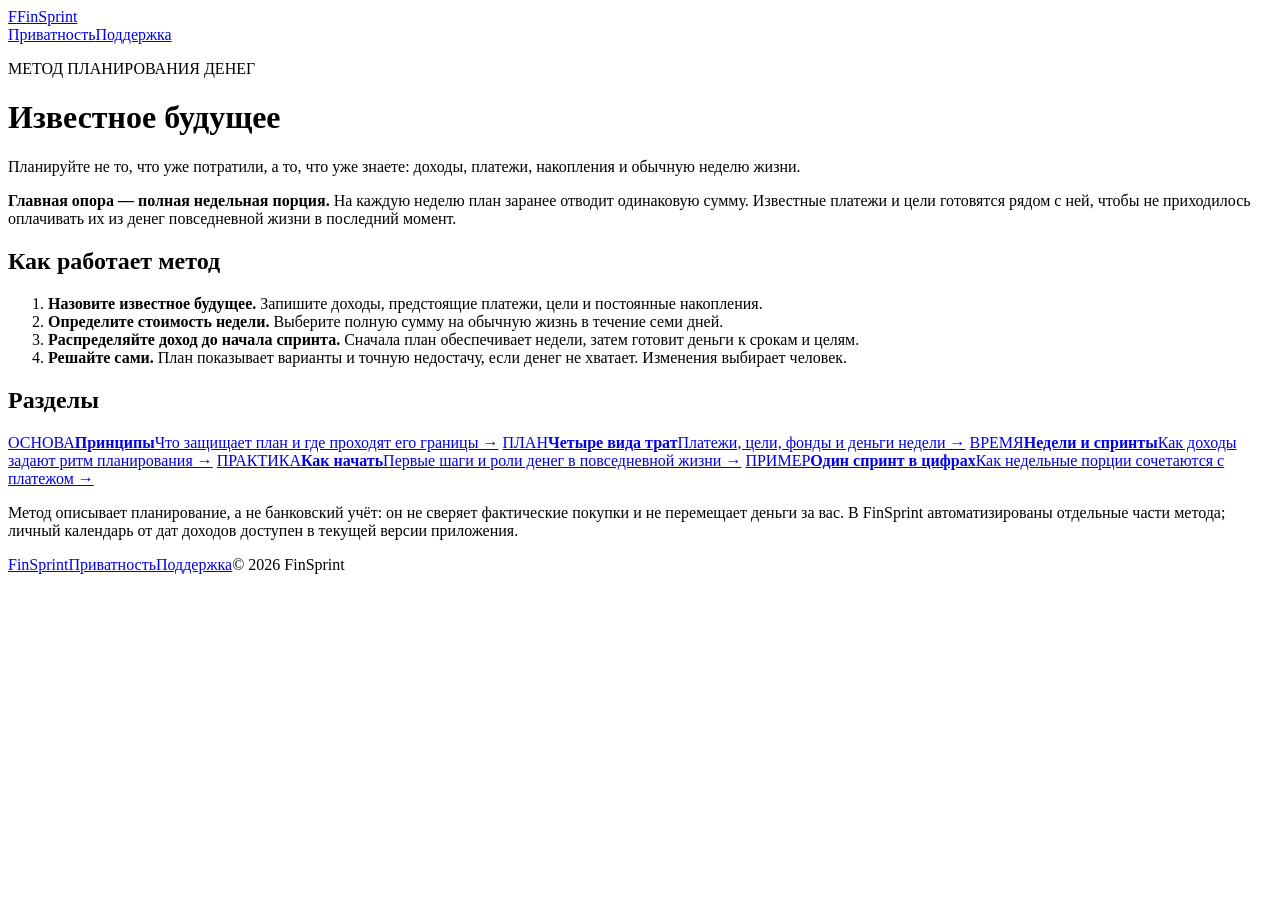
==== site/method/index.html @ f8d1e360 "Add reader guide to the budgeting method" ====
<!doctype html>
<html lang="ru">
  <head>
    <meta charset="utf-8">
    <meta name="viewport" content="width=device-width, initial-scale=1">
    <meta name="theme-color" content="#f5f3ee">
    <meta name="description" content="Метод «известное будущее»: заранее распределяйте доходы по известным тратам и планируйте деньги неделями.">
    <title>Метод «Известное будущее» — FinSprint</title>
    <link rel="stylesheet" href="/finsprint-support/styles.css">
  </head>
  <body>
    <main class="wrap article method-home">
      <nav class="site-nav" aria-label="Навигация">
        <a class="brand" href="/finsprint-support/"><span class="mark">F</span><span>FinSprint</span></a>
        <div><a href="/finsprint-support/privacy/">Приватность</a><a href="/finsprint-support/support/">Поддержка</a></div>
      </nav>
      <p class="eyebrow">МЕТОД ПЛАНИРОВАНИЯ ДЕНЕГ</p>
      <h1>Известное будущее</h1>
      <p class="lede">Планируйте не то, что уже потратили, а то, что уже знаете: доходы, платежи, накопления и обычную неделю жизни.</p>

      <section class="callout">
        <p><strong>Главная опора — полная недельная порция.</strong> На каждую неделю план заранее отводит одинаковую сумму. Известные платежи и цели готовятся рядом с ней, чтобы не приходилось оплачивать их из денег повседневной жизни в последний момент.</p>
      </section>

      <h2>Как работает метод</h2>
      <ol class="steps">
        <li><strong>Назовите известное будущее.</strong> Запишите доходы, предстоящие платежи, цели и постоянные накопления.</li>
        <li><strong>Определите стоимость недели.</strong> Выберите полную сумму на обычную жизнь в течение семи дней.</li>
        <li><strong>Распределяйте доход до начала спринта.</strong> Сначала план обеспечивает недели, затем готовит деньги к срокам и целям.</li>
        <li><strong>Решайте сами.</strong> План показывает варианты и точную недостачу, если денег не хватает. Изменения выбирает человек.</li>
      </ol>

      <h2>Разделы</h2>
      <nav class="cards method-cards" aria-label="Разделы метода">
        <a class="card" href="/finsprint-support/method/principles/"><span class="card-label">ОСНОВА</span><strong>Принципы</strong><span>Что защищает план и где проходят его границы →</span></a>
        <a class="card" href="/finsprint-support/method/plan/"><span class="card-label">ПЛАН</span><strong>Четыре вида трат</strong><span>Платежи, цели, фонды и деньги недели →</span></a>
        <a class="card" href="/finsprint-support/method/calendar/"><span class="card-label">ВРЕМЯ</span><strong>Недели и спринты</strong><span>Как доходы задают ритм планирования →</span></a>
        <a class="card" href="/finsprint-support/method/practice/"><span class="card-label">ПРАКТИКА</span><strong>Как начать</strong><span>Первые шаги и роли денег в повседневной жизни →</span></a>
        <a class="card" href="/finsprint-support/method/example/"><span class="card-label">ПРИМЕР</span><strong>Один спринт в цифрах</strong><span>Как недельные порции сочетаются с платежом →</span></a>
      </nav>

      <p class="note method-note">Метод описывает планирование, а не банковский учёт: он не сверяет фактические покупки и не перемещает деньги за вас. В FinSprint автоматизированы отдельные части метода; личный календарь от дат доходов доступен в текущей версии приложения.</p>
      <footer class="footer-nav"><a href="/finsprint-support/">FinSprint</a><a href="/finsprint-support/privacy/">Приватность</a><a href="/finsprint-support/support/">Поддержка</a><span>© 2026 FinSprint</span></footer>
    </main>
  </body>
</html>
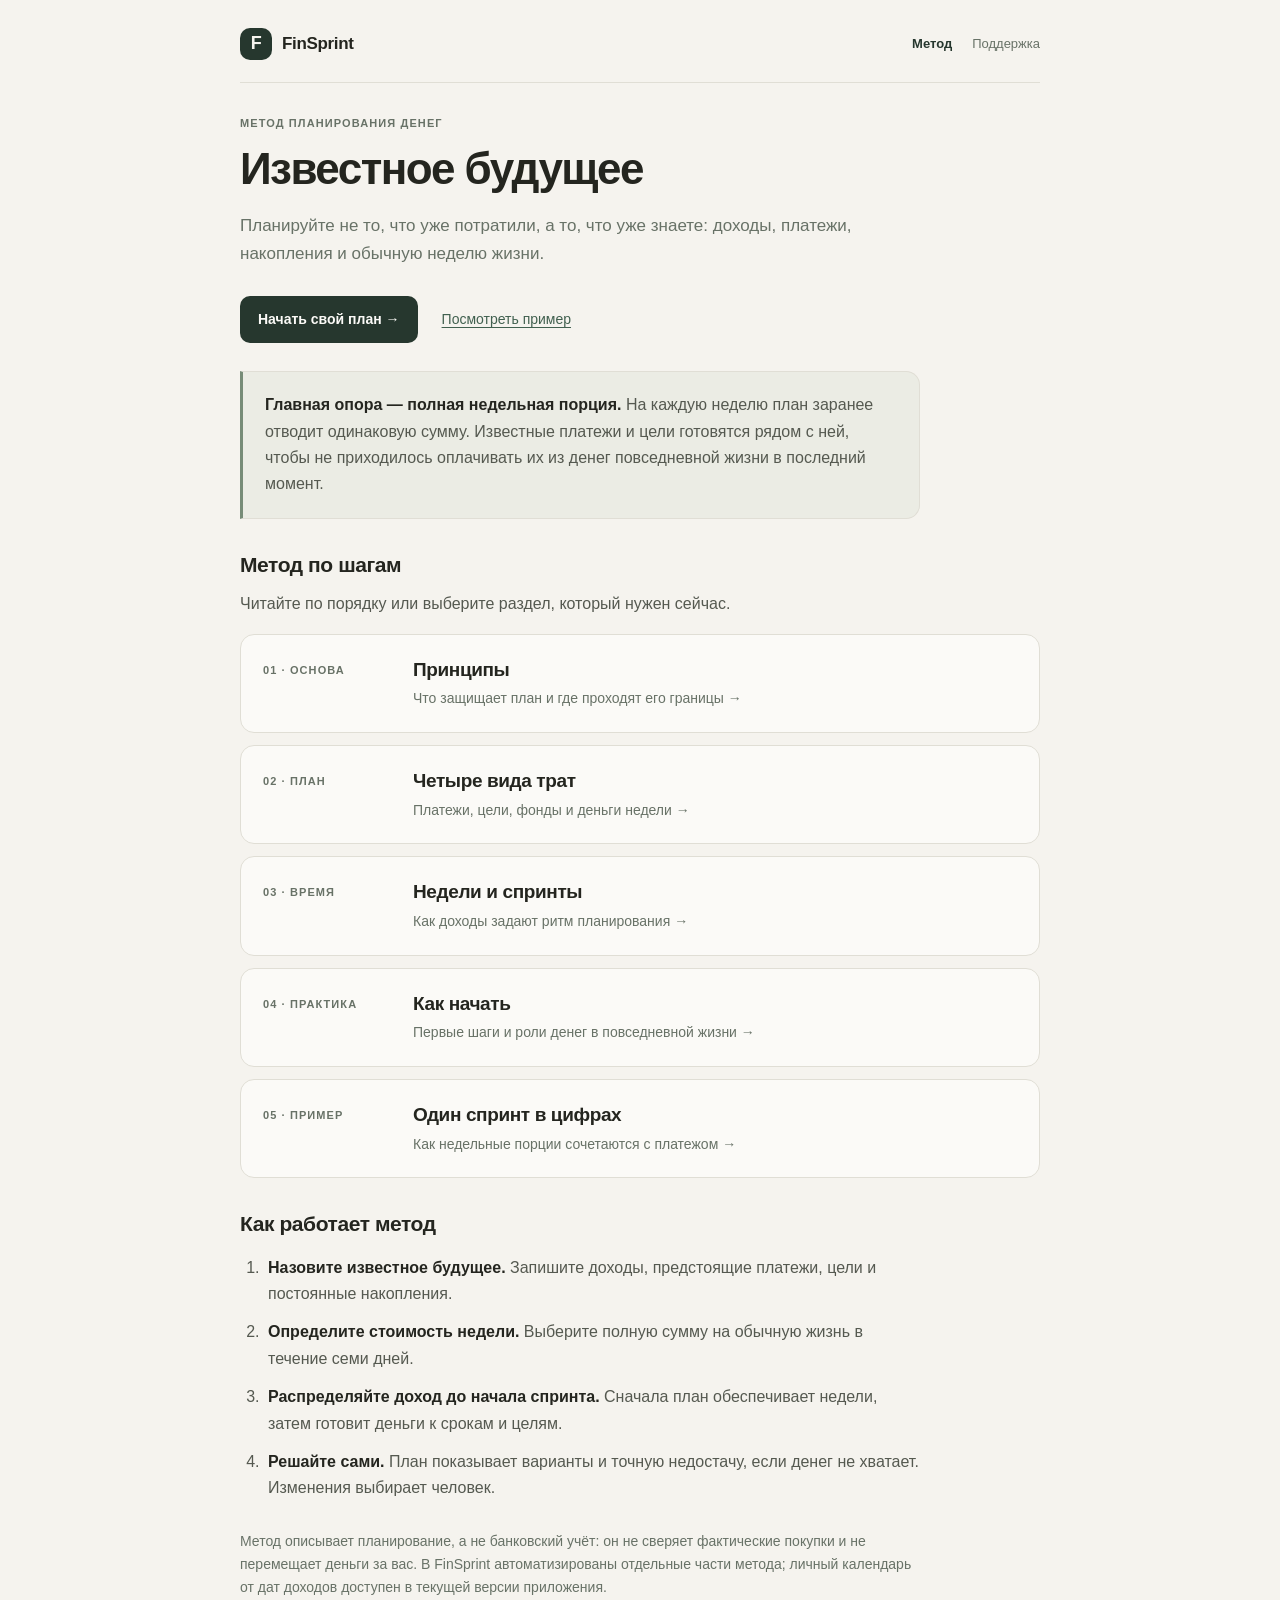
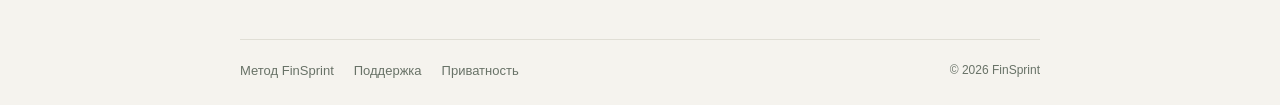
==== commit 9ba794fe: "Unify site styling and make the method the homepage" ====
--- a/site/method/index.html
+++ b/site/method/index.html
@@ -3,44 +3,9 @@
   <head>
     <meta charset="utf-8">
     <meta name="viewport" content="width=device-width, initial-scale=1">
-    <meta name="theme-color" content="#f5f3ee">
-    <meta name="description" content="Метод «известное будущее»: заранее распределяйте доходы по известным тратам и планируйте деньги неделями.">
-    <title>Метод «Известное будущее» — FinSprint</title>
-    <link rel="stylesheet" href="/finsprint-support/styles.css">
+    <meta http-equiv="refresh" content="0; url=../">
+    <title>Метод FinSprint</title>
+    <link rel="stylesheet" href="../styles.css">
   </head>
-  <body>
-    <main class="wrap article method-home">
-      <nav class="site-nav" aria-label="Навигация">
-        <a class="brand" href="/finsprint-support/"><span class="mark">F</span><span>FinSprint</span></a>
-        <div><a href="/finsprint-support/privacy/">Приватность</a><a href="/finsprint-support/support/">Поддержка</a></div>
-      </nav>
-      <p class="eyebrow">МЕТОД ПЛАНИРОВАНИЯ ДЕНЕГ</p>
-      <h1>Известное будущее</h1>
-      <p class="lede">Планируйте не то, что уже потратили, а то, что уже знаете: доходы, платежи, накопления и обычную неделю жизни.</p>
-
-      <section class="callout">
-        <p><strong>Главная опора — полная недельная порция.</strong> На каждую неделю план заранее отводит одинаковую сумму. Известные платежи и цели готовятся рядом с ней, чтобы не приходилось оплачивать их из денег повседневной жизни в последний момент.</p>
-      </section>
-
-      <h2>Как работает метод</h2>
-      <ol class="steps">
-        <li><strong>Назовите известное будущее.</strong> Запишите доходы, предстоящие платежи, цели и постоянные накопления.</li>
-        <li><strong>Определите стоимость недели.</strong> Выберите полную сумму на обычную жизнь в течение семи дней.</li>
-        <li><strong>Распределяйте доход до начала спринта.</strong> Сначала план обеспечивает недели, затем готовит деньги к срокам и целям.</li>
-        <li><strong>Решайте сами.</strong> План показывает варианты и точную недостачу, если денег не хватает. Изменения выбирает человек.</li>
-      </ol>
-
-      <h2>Разделы</h2>
-      <nav class="cards method-cards" aria-label="Разделы метода">
-        <a class="card" href="/finsprint-support/method/principles/"><span class="card-label">ОСНОВА</span><strong>Принципы</strong><span>Что защищает план и где проходят его границы →</span></a>
-        <a class="card" href="/finsprint-support/method/plan/"><span class="card-label">ПЛАН</span><strong>Четыре вида трат</strong><span>Платежи, цели, фонды и деньги недели →</span></a>
-        <a class="card" href="/finsprint-support/method/calendar/"><span class="card-label">ВРЕМЯ</span><strong>Недели и спринты</strong><span>Как доходы задают ритм планирования →</span></a>
-        <a class="card" href="/finsprint-support/method/practice/"><span class="card-label">ПРАКТИКА</span><strong>Как начать</strong><span>Первые шаги и роли денег в повседневной жизни →</span></a>
-        <a class="card" href="/finsprint-support/method/example/"><span class="card-label">ПРИМЕР</span><strong>Один спринт в цифрах</strong><span>Как недельные порции сочетаются с платежом →</span></a>
-      </nav>
-
-      <p class="note method-note">Метод описывает планирование, а не банковский учёт: он не сверяет фактические покупки и не перемещает деньги за вас. В FinSprint автоматизированы отдельные части метода; личный календарь от дат доходов доступен в текущей версии приложения.</p>
-      <footer class="footer-nav"><a href="/finsprint-support/">FinSprint</a><a href="/finsprint-support/privacy/">Приватность</a><a href="/finsprint-support/support/">Поддержка</a><span>© 2026 FinSprint</span></footer>
-    </main>
-  </body>
+  <body><main class="wrap"><p>Метод теперь на главной странице.</p><a href="../">Открыть метод FinSprint →</a></main></body>
 </html>
--- a/site/styles.css
+++ b/site/styles.css
@@ -0,0 +1,123 @@
+:root {
+  color-scheme: light;
+  font-family: -apple-system, BlinkMacSystemFont, "Segoe UI", sans-serif;
+  font-synthesis: none;
+  text-rendering: optimizeLegibility;
+  -webkit-font-smoothing: antialiased;
+  --page: #f5f3ee;
+  --surface: #fbfaf7;
+  --surface-muted: #ebece4;
+  --ink: #24251f;
+  --ink-soft: #555950;
+  --muted: #687267;
+  --accent: #41604f;
+  --accent-strong: #26372e;
+  --accent-soft: #778c77;
+  --line: #e0ded5;
+  --line-strong: #aeb9ad;
+  --page-width: 800px;
+  --reading-width: 680px;
+  --body-size: 16px;
+  --heading-size: clamp(32px, 4.8vw, 44px);
+  --radius: 14px;
+  color: var(--ink);
+  background: var(--page);
+}
+
+* { box-sizing: border-box; }
+body { margin: 0; font-size: var(--body-size); line-height: 1.65; }
+a { color: var(--accent); text-underline-offset: 3px; }
+a:hover { color: var(--accent-strong); }
+a:focus-visible { outline: 3px solid var(--accent-soft); outline-offset: 4px; }
+h1, h2, p { margin: 0; }
+h1 { max-width: var(--reading-width); margin: 12px 0 18px; font-size: var(--heading-size); font-weight: 700; line-height: 1.15; letter-spacing: -.035em; text-wrap: balance; }
+h2 { max-width: var(--reading-width); margin: 32px 0 12px; font-size: 21px; line-height: 1.35; letter-spacing: -.02em; text-wrap: pretty; }
+p { max-width: var(--reading-width); margin: 0 0 16px; color: var(--ink-soft); }
+.wrap { width: min(calc(100% - 48px), var(--page-width)); margin: 0 auto; padding: 28px 0 24px; }
+
+/* Shared page navigation. */
+.site-nav { display: flex; align-items: center; justify-content: space-between; gap: 24px; padding-bottom: 22px; margin-bottom: 32px; border-bottom: 1px solid var(--line); }
+.brand { display: inline-flex; align-items: center; gap: 10px; color: var(--ink); font-size: 17px; font-weight: 650; letter-spacing: -.02em; text-decoration: none; }
+.mark { display: grid; width: 32px; height: 32px; flex: 0 0 32px; place-items: center; border-radius: 10px; background: var(--accent-strong); color: var(--page); font-size: 18px; }
+.site-nav > div { display: flex; flex-wrap: wrap; gap: 10px 20px; }
+.site-nav > div a, .footer-nav a { color: var(--muted); font-size: 13px; text-decoration: none; }
+.site-nav > div a:hover, .footer-nav a:hover { color: var(--accent-strong); text-decoration: underline; }
+.site-nav a[aria-current] { color: var(--accent-strong); font-weight: 650; }
+.back { display: inline-block; margin-bottom: 24px; color: var(--muted); font-size: 13px; text-decoration: none; }
+.back:hover { text-decoration: underline; }
+.footer-nav { display: flex; flex-wrap: wrap; align-items: center; gap: 12px 20px; margin-top: 40px; padding-top: 20px; border-top: 1px solid var(--line); color: var(--muted); font-size: 12px; }
+.footer-nav span { margin-left: auto; }
+
+/* Page titles and reading rhythm. */
+.intro { padding: 12px 0 24px; }
+.eyebrow, .card-label { color: var(--muted); font-size: 11px; font-weight: 650; line-height: 1.5; letter-spacing: .1em; }
+.eyebrow { margin: 0; }
+.intro > p:last-child, .lede { max-width: var(--reading-width); margin-bottom: 0; color: var(--muted); font-size: 17px; line-height: 1.65; }
+.article > .lede { margin-bottom: 28px; }
+.note, .updated { color: var(--muted); font-size: 14px; }
+.method-note { margin-top: 28px; }
+.contact { display: inline-block; margin: 4px 0 24px; font-size: clamp(18px, 4vw, 22px); font-weight: 600; overflow-wrap: anywhere; }
+
+/* Reusable content panels. */
+.cards { display: grid; grid-template-columns: repeat(2, minmax(0, 1fr)); gap: 14px; }
+.card { display: flex; min-width: 0; flex-direction: column; gap: 10px; padding: 22px; border: 1px solid var(--line); border-radius: var(--radius); background: var(--surface); color: var(--ink); text-decoration: none; transition: border-color .16s ease, background-color .16s ease; }
+.card:hover { border-color: var(--line-strong); background: #f0f2eb; }
+.card strong { font-size: 19px; line-height: 1.35; letter-spacing: -.02em; overflow-wrap: anywhere; hyphens: auto; }
+.card > span:last-child { color: var(--muted); font-size: 14px; line-height: 1.55; }
+.card-featured { grid-column: 1 / -1; background: var(--surface-muted); }
+.method-cards { margin-top: 16px; }
+.chapter-list { display: grid; gap: 12px; }
+.chapter-list .card { display: grid; grid-template-columns: 130px minmax(0, 1fr); gap: 6px 20px; }
+.chapter-list .card-label { grid-row: span 2; padding-top: 5px; }
+.chapter-list .card > span:last-child { grid-column: 2; }
+.start-links { display: flex; flex-wrap: wrap; align-items: center; gap: 16px 24px; margin: 24px 0; font-size: 14px; }
+.primary-link { padding: 12px 18px; border-radius: 10px; background: var(--accent-strong); color: var(--surface); font-weight: 600; text-decoration: none; }
+.primary-link:hover { background: var(--accent); color: var(--surface); }
+.chapter-nav { display: flex; flex-wrap: wrap; gap: 8px; margin: 0 0 28px; }
+.chapter-nav a { display: inline-flex; align-items: center; gap: 6px; min-height: 40px; padding: 6px 12px; border: 1px solid var(--line); border-radius: 8px; color: var(--muted); font-size: 13px; text-decoration: none; }
+.chapter-nav a:hover { border-color: var(--line-strong); color: var(--accent-strong); }
+.chapter-nav a[aria-current] { background: var(--accent-strong); border-color: var(--accent-strong); color: var(--surface); }
+.chapter-nav span { font-size: 11px; font-variant-numeric: tabular-nums; }
+#sections { scroll-margin-top: 24px; }
+.callout { max-width: var(--reading-width); margin: 28px 0; padding: 20px 22px; border: 1px solid var(--line); border-left: 3px solid var(--accent-soft); border-radius: 0 var(--radius) var(--radius) 0; background: var(--surface-muted); }
+.callout p { margin: 0; }
+.callout p + p { margin-top: 12px; }
+.callout strong, .steps strong { color: var(--ink); }
+.steps { display: grid; max-width: var(--reading-width); gap: 12px; margin: 16px 0 28px; padding-left: 24px; color: var(--ink-soft); }
+.steps li { padding-left: 4px; }
+.type-list { display: grid; gap: 12px; margin: 24px 0 32px; }
+.type-card { display: grid; grid-template-columns: 28px minmax(0, 1fr); gap: 14px; padding: 22px; border: 1px solid var(--line); border-radius: var(--radius); background: var(--surface); }
+.type-number { padding-top: 3px; color: var(--accent); font-size: 12px; font-weight: 650; }
+.type-card h2 { margin: 0 0 8px; }
+.type-card p { margin: 0; }
+.next-links { display: flex; flex-wrap: wrap; gap: 12px 24px; margin-top: 32px; }
+.next-links a { font-size: 14px; font-weight: 600; text-decoration: none; }
+.next-links a:hover { text-decoration: underline; }
+.example-inputs { display: grid; grid-template-columns: repeat(2, minmax(0, 1fr)); gap: 1px; overflow: hidden; margin: 24px 0; border: 1px solid var(--line); border-radius: var(--radius); background: var(--line); }
+.example-inputs > div { display: flex; min-width: 0; flex-direction: column; gap: 6px; padding: 18px; background: var(--surface); }
+.example-inputs span { color: var(--muted); font-size: 13px; line-height: 1.45; }
+.example-inputs strong { font-size: 20px; line-height: 1.35; }
+.calculation { margin: 12px 0 18px; padding: 14px 18px; border-radius: 10px; background: var(--surface-muted); color: var(--accent-strong); font-size: 17px; font-weight: 650; font-variant-numeric: tabular-nums; }
+
+@media (max-width: 560px) {
+  .wrap { width: calc(100% - 32px); padding-top: 20px; }
+  .site-nav { flex-wrap: wrap; gap: 16px; margin-bottom: 28px; padding-bottom: 18px; }
+  .site-nav > div a, .footer-nav a, .next-links a { display: inline-flex; align-items: center; min-height: 44px; }
+  .site-nav > div { gap: 0 18px; }
+  .footer-nav { gap: 0 20px; }
+  .next-links { flex-direction: column; align-items: flex-start; gap: 4px; }
+  .intro { padding-top: 4px; }
+  .cards, .example-inputs { grid-template-columns: 1fr; }
+  .chapter-list .card { grid-template-columns: minmax(0, 1fr); }
+  .chapter-list .card-label { grid-row: auto; padding-top: 0; }
+  .chapter-list .card > span:last-child { grid-column: auto; }
+  .chapter-nav a { min-height: 44px; }
+  .card { padding: 20px; }
+  .type-card { gap: 10px; padding: 18px; }
+  .callout { padding: 18px; }
+  .footer-nav span { width: 100%; margin-left: 0; }
+}
+
+@media (prefers-reduced-motion: reduce) {
+  *, *::before, *::after { transition: none !important; }
+}
